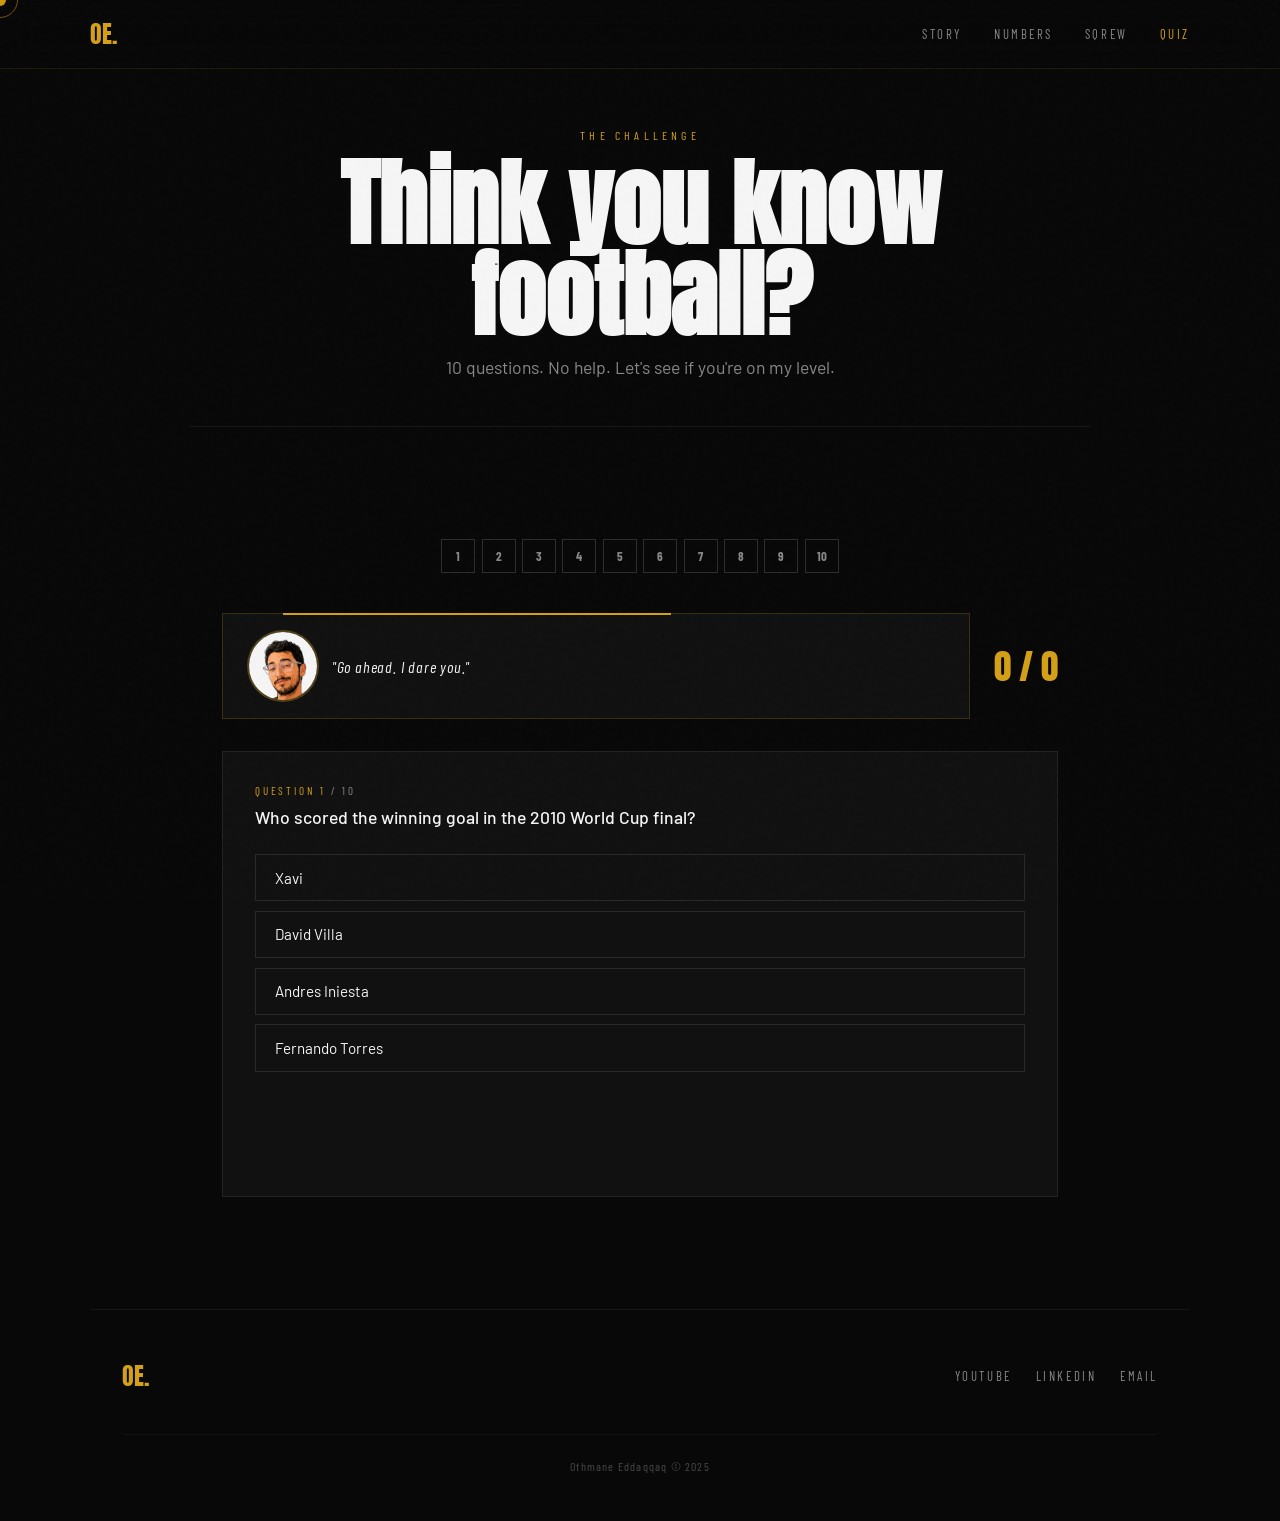
==== quiz.html @ b8b70553 "Initial commit" ====
<!DOCTYPE html>
<html lang="en">
<head>
  <meta charset="UTF-8">
  <meta name="viewport" content="width=device-width, initial-scale=1.0">
  <title>The Quiz · Othmane Eddaqqaq</title>

  <!-- Open Graph -->
  <meta property="og:type"        content="website">
  <meta property="og:title"       content="Football Quiz · Othmane Eddaqqaq">
  <meta property="og:description" content="10 questions. No help. Think you know football?">
  <meta name="description"        content="10 questions. No help. Think you know football?">

  <!-- Fonts -->
  <link rel="preconnect" href="https://fonts.googleapis.com">
  <link rel="preconnect" href="https://fonts.gstatic.com" crossorigin>
  <link href="https://fonts.googleapis.com/css2?family=Anton&family=Barlow:wght@300;400;500;600&family=Barlow+Condensed:wght@700;800&display=swap" rel="stylesheet">

  <link rel="stylesheet" href="css/style.css">
  <link rel="icon" href="data:image/svg+xml,%3Csvg xmlns='http://www.w3.org/2000/svg' viewBox='0 0 32 32'%3E%3Crect width='32' height='32' fill='%23080808'/%3E%3Ctext x='50%25' y='50%25' dominant-baseline='central' text-anchor='middle' font-family='Georgia%2C serif' font-weight='700' font-size='16' fill='%23D4A017'%3EOE%3C/text%3E%3C/svg%3E">
</head>
<body>

<!-- CURSOR -->
<div class="cursor" id="cursor"></div>
<div class="cursor-follower" id="cursor-follower"></div>

<!-- NAV — visible by default (no hero on this page) -->
<nav id="main-nav" class="visible" aria-label="Site navigation">
  <div class="nav-inner">
    <div class="nav-logo"><a href="index.html" style="color:inherit;text-decoration:none">OE.</a></div>
    <div class="nav-links">
      <a href="index.html#story">Story</a>
      <a href="index.html#stats">Numbers</a>
      <a href="index.html#sqrew">Sqrew</a>
      <a href="quiz.html" class="nav-active">Quiz</a>
    </div>
  </div>
</nav>

<!-- SCREEN FLASH -->
<div id="screen-flash" class="screen-flash"></div>

<!-- QUIZ PAGE HERO -->
<div class="quiz-page-hero">
  <div class="section-label">The Challenge</div>
  <h1 class="quiz-page-title">Think you know<br>football?</h1>
  <p class="quiz-page-sub">10 questions. No help. Let's see if you're on my level.</p>
</div>

<!-- QUIZ -->
<section id="quiz">
  <div id="quiz-container">
    <!-- Progress bar -->
    <div class="quiz-progress">
      <div class="progress-steps" id="progress-steps"></div>
    </div>

    <!-- Reaction speech bubble -->
    <div class="quiz-reaction">
      <div class="speech-bubble">
        <div class="bubble-face" id="reaction-emoji">
          <img src="assets/images/face-smirk.png" alt="Othmane reaction">
        </div>
        <span class="bubble-text" id="reaction-text">"Go ahead. I dare you."</span>
      </div>
      <div class="score-display" id="score-display">0 / 0</div>
    </div>

    <div id="questions-list"></div>
  </div>

  <div class="final-screen" id="final-screen">
    <div class="final-score-big" id="final-score-num">0<span>/10</span></div>
    <h3 class="final-title" id="final-title">GG</h3>
    <p class="final-subtitle" id="final-subtitle"></p>
    <div class="breakdown-list" id="breakdown-list"></div>
    <button class="play-again" onclick="restartQuiz()">Play Again</button>
  </div>
</section>

<!-- FOOTER -->
<footer>
  <div class="footer-name">OE.</div>
  <div class="footer-links">
    <a href="https://www.youtube.com/@sqrewfootball1535" target="_blank" rel="noopener noreferrer">YouTube</a>
    <a href="https://linkedin.com/in/oeddaqqaq" target="_blank" rel="noopener noreferrer">LinkedIn</a>
    <a href="mailto:oeddaqqaq@gmail.com">Email</a>
  </div>
  <div class="footer-copy">Othmane Eddaqqaq &copy; 2025</div>
</footer>

<script src="https://cdn.jsdelivr.net/npm/gsap@3/dist/gsap.min.js"></script>
<script src="js/main.js"></script>
<script src="js/quiz.js"></script>
</body>
</html>
---- css/style.css ----
/* === RESET & VARIABLES === */
*, *::before, *::after { margin: 0; padding: 0; box-sizing: border-box; }
:root {
  --gold: #D4A017;
  --red: #C41E3A;
  --success: #22c55e;
  --dark: #080808;
  --dark2: #111;
  --dark3: #1a1a1a;
  --white: #f5f5f5;
  --muted: #888;
}
html { scroll-behavior: smooth; }
body {
  background: var(--dark);
  color: var(--white);
  font-family: 'Barlow', sans-serif;
  overflow-x: hidden;
  cursor: none;
}
img { display: block; max-width: 100%; }
a { text-decoration: none; }
button { cursor: none; border: none; }

/* Noise overlay */
body::before {
  content: '';
  position: fixed;
  inset: 0;
  background-image: url("data:image/svg+xml,%3Csvg viewBox='0 0 200 200' xmlns='http://www.w3.org/2000/svg'%3E%3Cfilter id='n'%3E%3CfeTurbulence type='fractalNoise' baseFrequency='0.9' numOctaves='4' stitchTiles='stitch'/%3E%3C/filter%3E%3Crect width='100%25' height='100%25' filter='url(%23n)' opacity='0.03'/%3E%3C/svg%3E");
  pointer-events: none;
  z-index: 9997;
  opacity: 0.4;
}

/* === CURSOR === */
.cursor {
  position: fixed;
  left: 0; top: 0;
  width: 12px;
  height: 12px;
  background: var(--gold);
  border-radius: 50%;
  pointer-events: none;
  z-index: 9999;
  mix-blend-mode: difference;
}
.cursor-follower {
  position: fixed;
  left: 0; top: 0;
  width: 36px;
  height: 36px;
  border: 1px solid var(--gold);
  border-radius: 50%;
  pointer-events: none;
  z-index: 9998;
  opacity: 0.5;
}

/* === VIDEO OVERLAY === */
.video-overlay {
  position: fixed;
  inset: 0;
  z-index: 2500;
  background: #000;
  display: flex;
  align-items: center;
  justify-content: center;
  opacity: 0;
  pointer-events: none;
  transition: opacity 0.3s ease;
}
.video-overlay.active {
  opacity: 1;
  pointer-events: all;
}
.video-overlay video {
  max-width: 100%;
  max-height: 100%;
  width: 100%;
  height: 100%;
  object-fit: contain;
  display: block;
}
.video-skip {
  position: absolute;
  bottom: 2rem;
  right: 2rem;
  background: rgba(0,0,0,0.6);
  border: 1px solid rgba(255,255,255,0.25);
  color: var(--white);
  font-family: 'Barlow Condensed', sans-serif;
  font-size: 0.85rem;
  letter-spacing: 0.15em;
  text-transform: uppercase;
  padding: 0.6rem 1.2rem;
  transition: border-color 0.2s, background 0.2s;
}
.video-skip:hover { border-color: var(--gold); color: var(--gold); background: rgba(0,0,0,0.8); }

/* === SCREEN FLASH === */
.screen-flash {
  position: fixed;
  inset: 0;
  z-index: 3000;
  pointer-events: none;
  opacity: 0;
}
.screen-flash.flash-red  { animation: flashScreen 0.5s ease forwards; background: var(--red); }
.screen-flash.flash-gold { animation: flashScreen 0.4s ease forwards; background: var(--gold); }
@keyframes flashScreen {
  0%   { opacity: 0.35; }
  100% { opacity: 0; }
}

/* === CHOICE MODAL === */
.choice-modal {
  position: fixed;
  inset: 0;
  z-index: 2000;
  display: flex;
  align-items: center;
  justify-content: center;
  padding: 2rem;
  background: rgba(8, 8, 8, 0.85);
  backdrop-filter: blur(12px);
  -webkit-backdrop-filter: blur(12px);
  opacity: 0;
  pointer-events: none;
  transition: opacity 0.35s ease;
}
.choice-modal.active {
  opacity: 1;
  pointer-events: all;
}
.choice-panel {
  position: relative;
  max-width: 600px;
  width: 100%;
  background: var(--dark2);
  border: 1px solid rgba(212,160,23,0.25);
  padding: 3rem;
  transform: translateY(30px);
  transition: transform 0.4s cubic-bezier(0.16, 1, 0.3, 1);
}
.choice-modal.active .choice-panel { transform: translateY(0); }
.choice-panel::before {
  content: '';
  position: absolute;
  top: 0; left: 0; right: 0;
  height: 3px;
  background: linear-gradient(90deg, var(--gold), var(--red));
  transition: background 0.3s;
}
.choice-modal.trash .choice-panel::before { background: var(--red); }

/* Face in modal */
.choice-face {
  width: 88px;
  height: 88px;
  border-radius: 50%;
  overflow: hidden;
  border: 2px solid rgba(212,160,23,0.4);
  margin-bottom: 1.2rem;
  transition: border-color 0.3s;
}
.choice-modal.trash .choice-face { border-color: rgba(196,30,58,0.6); }
.choice-face img {
  width: 100%;
  height: 100%;
  object-fit: cover;
  object-position: center 15%;
  display: block;
}

.choice-verdict {
  font-family: 'Barlow Condensed', sans-serif;
  font-size: 1.05rem;
  font-weight: 700;
  letter-spacing: 0.05em;
  margin-bottom: 0.4rem;
  line-height: 1.4;
}
.choice-prompt {
  font-family: 'Anton', sans-serif;
  font-size: clamp(1.8rem, 4.5vw, 3rem);
  color: var(--white);
  line-height: 1;
  margin-bottom: 2rem;
}
.choice-btns {
  display: grid;
  grid-template-columns: 1fr 1fr;
  gap: 1rem;
}
.choice-btn {
  background: var(--dark3);
  border: 1px solid rgba(255,255,255,0.08);
  padding: 1.5rem 1.2rem;
  text-align: left;
  display: flex;
  flex-direction: column;
  gap: 0.4rem;
  transition: border-color 0.2s, background 0.2s;
  position: relative;
  overflow: hidden;
}
.choice-btn::after {
  content: '';
  position: absolute;
  bottom: 0; left: 0; right: 0;
  height: 2px;
  background: var(--gold);
  transform: scaleX(0);
  transform-origin: left;
  transition: transform 0.25s ease;
}
.choice-btn:hover { border-color: rgba(212,160,23,0.4); background: rgba(212,160,23,0.04); }
.choice-btn:hover::after { transform: scaleX(1); }
.choice-btn-tag {
  font-family: 'Barlow Condensed', sans-serif;
  font-size: 0.7rem;
  letter-spacing: 0.25em;
  color: var(--gold);
  text-transform: uppercase;
}
.choice-btn-title {
  font-family: 'Anton', sans-serif;
  font-size: 1.5rem;
  color: var(--white);
  line-height: 1;
}
.choice-btn-sub {
  font-family: 'Barlow', sans-serif;
  font-size: 0.8rem;
  color: var(--muted);
  font-weight: 300;
  line-height: 1.4;
}
.choice-close {
  position: absolute;
  top: 1rem; right: 1rem;
  background: none;
  border: none;
  color: var(--muted);
  font-size: 1.4rem;
  line-height: 1;
  transition: color 0.2s;
  padding: 0.2rem 0.5rem;
}
.choice-close:hover { color: var(--white); }
@media (max-width: 480px) {
  .choice-panel { padding: 2rem 1.5rem; }
  .choice-btns { grid-template-columns: 1fr; }
}

/* === NAV === */
#main-nav {
  position: fixed;
  top: 0;
  left: 0;
  right: 0;
  z-index: 1000;
  padding: 1rem 2rem;
  background: rgba(8, 8, 8, 0.75);
  backdrop-filter: blur(20px);
  -webkit-backdrop-filter: blur(20px);
  border-bottom: 1px solid rgba(212, 160, 23, 0.12);
  transform: translateY(-100%);
  transition: transform 0.4s cubic-bezier(0.16, 1, 0.3, 1), opacity 0.4s;
  opacity: 0;
}
#main-nav.visible { transform: translateY(0); opacity: 1; }
.nav-inner {
  max-width: 1100px;
  margin: 0 auto;
  display: flex;
  justify-content: space-between;
  align-items: center;
}
.nav-logo {
  font-family: 'Anton', sans-serif;
  font-size: 1.5rem;
  color: var(--gold);
}
.nav-links { display: flex; gap: 2rem; }
.nav-links a {
  font-family: 'Barlow Condensed', sans-serif;
  font-size: 0.8rem;
  letter-spacing: 0.2em;
  text-transform: uppercase;
  color: var(--muted);
  transition: color 0.2s;
}
.nav-links a:hover { color: var(--gold); }

/* === HERO === */
#hero {
  min-height: 100vh;
  display: flex;
  flex-direction: column;
  justify-content: center;
  align-items: center;
  text-align: center;
  position: relative;
  overflow: hidden;
  padding: 2rem;
}
.hero-bg {
  position: absolute;
  inset: 0;
  background: radial-gradient(ellipse at 50% 60%, #1a0a00 0%, var(--dark) 70%);
}
.hero-lines {
  position: absolute;
  inset: 0;
  background-image:
    repeating-linear-gradient(0deg, transparent, transparent 80px, rgba(212,160,23,0.03) 80px, rgba(212,160,23,0.03) 81px),
    repeating-linear-gradient(90deg, transparent, transparent 80px, rgba(212,160,23,0.03) 80px, rgba(212,160,23,0.03) 81px);
}
.hero-pitch {
  position: absolute;
  inset: 0;
  width: 100%;
  height: 100%;
  pointer-events: none;
}
.hero-content { position: relative; z-index: 2; max-width: 900px; }
.hero-eyebrow {
  font-family: 'Barlow Condensed', sans-serif;
  font-size: 0.85rem;
  letter-spacing: 0.35em;
  color: var(--gold);
  text-transform: uppercase;
  margin-bottom: 1.5rem;
  opacity: 0;
  animation: fadeUp 0.8s 0.2s forwards;
}
.hero-name {
  font-family: 'Anton', sans-serif;
  font-size: clamp(4rem, 12vw, 9rem);
  line-height: 0.9;
  color: var(--white);
  letter-spacing: -0.02em;
  margin-bottom: 0;
  opacity: 0;
}
.name-line { display: block; }
.name-gold { color: var(--gold); }

.hero-sub {
  font-size: clamp(1rem, 2.5vw, 1.3rem);
  color: var(--muted);
  font-weight: 300;
  margin: 1.5rem 0 0.75rem;
  opacity: 0;
  animation: fadeUp 0.8s 1.5s forwards;
}
.hero-direction {
  font-family: 'Barlow Condensed', sans-serif;
  font-size: clamp(0.75rem, 1.5vw, 0.9rem);
  letter-spacing: 0.2em;
  text-transform: uppercase;
  color: var(--gold);
  margin: 0 0 2.5rem;
  opacity: 0;
  animation: fadeUp 0.8s 1.65s forwards;
}
.can-box {
  border: 1px solid rgba(212, 160, 23, 0.3);
  padding: 2rem 2.5rem;
  max-width: 560px;
  margin: 0 auto;
  opacity: 0;
  animation: fadeUp 0.8s 1.7s forwards;
  position: relative;
}
.can-box::before {
  content: '';
  position: absolute;
  top: -1px;
  left: 10%;
  right: 10%;
  height: 2px;
  background: var(--gold);
}
.can-question {
  font-family: 'Barlow Condensed', sans-serif;
  font-size: clamp(1.1rem, 3vw, 1.5rem);
  font-weight: 700;
  color: var(--white);
  margin-bottom: 1.5rem;
  line-height: 1.3;
  text-transform: uppercase;
}
.can-btns { display: flex; gap: 1rem; justify-content: center; flex-wrap: wrap; }
.can-btn {
  padding: 0.8rem 2rem;
  font-family: 'Barlow Condensed', sans-serif;
  font-size: 1rem;
  font-weight: 700;
  letter-spacing: 0.1em;
  text-transform: uppercase;
  transition: all 0.2s;
}
.btn-yes { background: var(--gold); color: #000; }
.btn-no { background: transparent; color: var(--white); border: 1px solid rgba(255,255,255,0.3); }
.can-btn:hover { transform: scale(1.05); }
.can-response {
  display: none;
  margin-top: 1.2rem;
  font-family: 'Barlow Condensed', sans-serif;
  font-size: 1.1rem;
  font-weight: 700;
  letter-spacing: 0.05em;
}

/* Hero ticker */
.hero-ticker {
  position: absolute;
  bottom: 0;
  left: 0;
  right: 0;
  overflow: hidden;
  border-top: 1px solid rgba(212,160,23,0.15);
  background: rgba(0,0,0,0.5);
  padding: 0.6rem 0;
  z-index: 2;
  opacity: 0;
  animation: fadeIn 1s 2.2s forwards;
}
.ticker-track {
  display: inline-flex;
  white-space: nowrap;
  animation: marquee 28s linear infinite;
}
.ticker-item {
  font-family: 'Barlow Condensed', sans-serif;
  font-size: 0.75rem;
  letter-spacing: 0.25em;
  text-transform: uppercase;
  color: var(--gold);
  padding: 0 2.5rem;
}
.ticker-sep {
  color: rgba(212,160,23,0.4);
  padding: 0;
  letter-spacing: 0;
}
@keyframes marquee {
  from { transform: translateX(0); }
  to { transform: translateX(-50%); }
}

.scroll-hint {
  position: absolute;
  bottom: 3.5rem;
  left: 50%;
  transform: translateX(-50%);
  opacity: 0;
  animation: fadeIn 1s 2.5s forwards;
  display: flex;
  flex-direction: column;
  align-items: center;
  gap: 0.5rem;
  font-size: 0.7rem;
  letter-spacing: 0.25em;
  color: var(--muted);
  text-transform: uppercase;
}
.scroll-line {
  width: 1px;
  height: 40px;
  background: linear-gradient(to bottom, var(--gold), transparent);
  animation: scrollLine 1.5s 2.5s infinite;
}

/* === SECTIONS === */
section {
  padding: 7rem 2rem;
  max-width: 1100px;
  margin: 0 auto;
}
.section-label {
  font-family: 'Barlow Condensed', sans-serif;
  font-size: 0.75rem;
  letter-spacing: 0.35em;
  color: var(--gold);
  text-transform: uppercase;
  margin-bottom: 0.8rem;
}
.section-title {
  font-family: 'Anton', sans-serif;
  font-size: clamp(2.5rem, 6vw, 5rem);
  line-height: 1;
  color: var(--white);
  margin-bottom: 3rem;
}

/* === STORY TIMELINE === */
#story { max-width: 1000px; }
.timeline { position: relative; padding-left: 100px; }
.timeline::before {
  content: '';
  position: absolute;
  left: 62px;
  top: 8px;
  bottom: 8px;
  width: 1px;
  background: linear-gradient(to bottom, transparent, rgba(212,160,23,0.25) 8%, rgba(212,160,23,0.25) 92%, transparent);
}
.tl-entry {
  position: relative;
  margin-bottom: 4rem;
}
.tl-entry:last-child { margin-bottom: 0; }
.tl-year {
  position: absolute;
  left: -100px;
  top: 2px;
  width: 52px;
  text-align: right;
  font-family: 'Barlow Condensed', sans-serif;
  font-size: 0.8rem;
  font-weight: 700;
  letter-spacing: 0.1em;
  color: var(--gold);
  text-transform: uppercase;
}
.tl-dot {
  position: absolute;
  left: -42px;
  top: 8px;
  width: 10px;
  height: 10px;
  border-radius: 50%;
  background: var(--gold);
  box-shadow: 0 0 10px rgba(212,160,23,0.5);
}
.tl-body {
  display: grid;
  grid-template-columns: 1fr 1fr;
  gap: 2rem;
  align-items: center;
}
.tl-body.no-photo { grid-template-columns: 1fr; }
.tl-text {}
.tl-heading {
  font-family: 'Barlow Condensed', sans-serif;
  font-size: 1.3rem;
  font-weight: 700;
  text-transform: uppercase;
  letter-spacing: 0.08em;
  color: var(--white);
  margin-bottom: 0.8rem;
}
.tl-desc {
  font-size: 1rem;
  line-height: 1.8;
  color: rgba(245,245,245,0.7);
  font-weight: 300;
}
.tl-desc strong { color: var(--white); font-weight: 600; }
.tl-photo { position: relative; overflow: hidden; border: 1px solid rgba(255,255,255,0.08); }
.tl-photo img {
  width: 100%;
  height: 240px;
  object-fit: cover;
  filter: saturate(0.85) contrast(1.05);
  transition: transform 0.6s ease;
}
.tl-photo:hover img { transform: scale(1.04); }
.tl-photo-label {
  position: absolute;
  bottom: 0;
  left: 0;
  right: 0;
  padding: 0.7rem 1rem;
  background: linear-gradient(to top, rgba(0,0,0,0.85), transparent);
  font-family: 'Barlow Condensed', sans-serif;
  font-size: 0.75rem;
  letter-spacing: 0.15em;
  text-transform: uppercase;
  color: var(--white);
}
.tl-card {
  background: var(--dark3);
  border: 1px solid rgba(212,160,23,0.15);
  padding: 1.5rem;
  position: relative;
}
.tl-card::before {
  content: '';
  position: absolute;
  top: 0;
  left: 0;
  right: 0;
  height: 2px;
  background: linear-gradient(90deg, var(--gold), transparent);
}
.tl-card-stat {
  font-family: 'Anton', sans-serif;
  font-size: 2rem;
  color: var(--gold);
  line-height: 1;
  margin-bottom: 0.3rem;
}
.tl-card-label {
  font-family: 'Barlow Condensed', sans-serif;
  font-size: 0.8rem;
  letter-spacing: 0.15em;
  text-transform: uppercase;
  color: var(--muted);
}

/* === STATS SECTION === */
#stats {
  border-top: 1px solid rgba(255,255,255,0.06);
  text-align: center;
  max-width: 1100px;
}
.stats-grid {
  display: grid;
  grid-template-columns: repeat(4, 1fr);
  gap: 2px;
  margin-top: 3rem;
  border: 1px solid rgba(255,255,255,0.06);
}
.stat-block {
  background: var(--dark2);
  padding: 3rem 2rem;
  position: relative;
  overflow: hidden;
}
.stat-block::before {
  content: '';
  position: absolute;
  top: 0;
  left: 0;
  right: 0;
  height: 2px;
  background: var(--gold);
  transform: scaleX(0);
  transition: transform 0.6s ease;
}
.stat-block.counted::before { transform: scaleX(1); }
.stat-num {
  font-family: 'Anton', sans-serif;
  font-size: clamp(3rem, 5vw, 4.5rem);
  line-height: 1;
  color: var(--white);
  margin-bottom: 0.5rem;
}
.stat-num span { color: var(--gold); }
.stat-label {
  font-family: 'Barlow Condensed', sans-serif;
  font-size: 0.8rem;
  letter-spacing: 0.2em;
  text-transform: uppercase;
  color: var(--muted);
}

.sqrew-link {
  display: inline-flex;
  align-items: center;
  gap: 0.7rem;
  font-family: 'Barlow Condensed', sans-serif;
  font-size: 0.9rem;
  letter-spacing: 0.15em;
  text-transform: uppercase;
  color: var(--gold);
  border-bottom: 1px solid rgba(212,160,23,0.4);
  padding-bottom: 0.3rem;
  transition: all 0.2s;
}
.sqrew-link:hover { color: var(--white); border-color: var(--white); }

/* === QUIZ === */
#quiz {
  border-top: 1px solid rgba(255,255,255,0.06);
  max-width: 900px;
}
.quiz-header { text-align: center; margin-bottom: 3rem; }
.quiz-header p { color: var(--muted); font-size: 1.1rem; margin-top: 0.5rem; }

/* Quiz standalone page */
.quiz-page-hero {
  padding: 8rem 2rem 3rem;
  max-width: 900px;
  margin: 0 auto;
  text-align: center;
}
.quiz-page-title {
  font-family: 'Anton', sans-serif;
  font-size: clamp(3rem, 8vw, 6rem);
  line-height: 0.95;
  color: var(--white);
  margin: 1rem 0;
}
.quiz-page-sub {
  color: var(--muted);
  font-size: 1.1rem;
  margin-top: 0.75rem;
}
.nav-active { color: var(--gold) !important; }

/* Progress steps */
.quiz-progress { margin-bottom: 2.5rem; }
.progress-steps {
  display: flex;
  gap: 0.4rem;
  justify-content: center;
  flex-wrap: wrap;
}
.progress-step {
  width: 34px;
  height: 34px;
  border: 1px solid rgba(255,255,255,0.15);
  display: flex;
  align-items: center;
  justify-content: center;
  font-family: 'Barlow Condensed', sans-serif;
  font-size: 0.8rem;
  font-weight: 700;
  color: var(--muted);
  transition: all 0.3s ease;
}
.progress-step.correct {
  background: rgba(34,197,94,0.15);
  border-color: var(--success);
  color: var(--success);
}
.progress-step.wrong {
  background: rgba(196,30,58,0.15);
  border-color: var(--red);
  color: var(--red);
}

/* Speech bubble reaction */
.quiz-reaction {
  display: flex;
  align-items: center;
  justify-content: space-between;
  gap: 1.5rem;
  margin-bottom: 2rem;
}
.speech-bubble {
  position: relative;
  background: var(--dark2);
  border: 1px solid rgba(212,160,23,0.2);
  padding: 1rem 1.5rem;
  flex: 1;
  display: flex;
  align-items: center;
  gap: 0.8rem;
}
.speech-bubble::before {
  content: '';
  position: absolute;
  top: -1px;
  left: 8%;
  right: 40%;
  height: 2px;
  background: var(--gold);
}
.bubble-face {
  flex-shrink: 0;
  width: 72px;
  height: 72px;
  border-radius: 50%;
  overflow: hidden;
  border: 2px solid rgba(212,160,23,0.3);
  transition: transform 0.3s cubic-bezier(0.34, 1.56, 0.64, 1);
  background: #1a1a1a;
}
.bubble-face img {
  width: 100%;
  height: 100%;
  object-fit: cover;
  object-position: center 15%;
  display: block;
}
.bubble-text {
  font-family: 'Barlow Condensed', sans-serif;
  font-size: 1rem;
  letter-spacing: 0.05em;
  color: var(--white);
  font-style: italic;
  transition: all 0.3s;
}
.score-display {
  font-family: 'Anton', sans-serif;
  font-size: 2.2rem;
  color: var(--gold);
  white-space: nowrap;
  flex-shrink: 0;
}

/* Question card transitions */
@keyframes slideInRight {
  from { opacity: 0; transform: translateX(60px); }
  to   { opacity: 1; transform: translateX(0); }
}
@keyframes slideOutLeft {
  from { opacity: 1; transform: translateX(0); }
  to   { opacity: 0; transform: translateX(-60px); }
}
.card-exit { pointer-events: none; }

#questions-list { position: relative; min-height: 320px; }

/* Question cards */
.question-card {
  background: var(--dark2);
  border: 1px solid rgba(255,255,255,0.07);
  padding: 2rem;
  transition: box-shadow 0.3s;
}
.question-card.flash-correct {
  animation: flashGreen 0.5s ease forwards;
}
.question-card.flash-wrong {
  animation: flashRed 0.5s ease forwards, shake 0.5s ease forwards;
}
@keyframes flashGreen {
  0% { box-shadow: 0 0 0 0 rgba(34,197,94,0); }
  40% { box-shadow: 0 0 0 4px rgba(34,197,94,0.3); background: rgba(34,197,94,0.04); }
  100% { box-shadow: 0 0 0 0 rgba(34,197,94,0); }
}
@keyframes flashRed {
  0% { box-shadow: 0 0 0 0 rgba(196,30,58,0); }
  40% { box-shadow: 0 0 0 4px rgba(196,30,58,0.4); background: rgba(196,30,58,0.05); }
  100% { box-shadow: 0 0 0 0 rgba(196,30,58,0); }
}
.q-number {
  font-family: 'Barlow Condensed', sans-serif;
  font-size: 0.7rem;
  letter-spacing: 0.25em;
  color: var(--gold);
  text-transform: uppercase;
  margin-bottom: 0.5rem;
}
.q-text {
  font-size: 1.1rem;
  font-weight: 500;
  margin-bottom: 1.5rem;
  line-height: 1.4;
}
.q-options { display: flex; flex-direction: column; gap: 0.6rem; }
.q-option {
  padding: 0.85rem 1.2rem;
  border: 1px solid rgba(255,255,255,0.1);
  background: transparent;
  color: var(--white);
  font-family: 'Barlow', sans-serif;
  font-size: 0.95rem;
  text-align: left;
  transition: all 0.2s;
}
.q-option:hover:not(:disabled) {
  border-color: var(--gold);
  background: rgba(212,160,23,0.05);
}
.q-option.correct { border-color: var(--success); background: rgba(34,197,94,0.08); color: var(--success); }
.q-option.wrong { border-color: var(--red); background: rgba(196,30,58,0.08); color: var(--red); }
.q-option:disabled { opacity: 0.7; }
.q-feedback {
  margin-top: 1rem;
  font-family: 'Barlow Condensed', sans-serif;
  font-size: 0.95rem;
  letter-spacing: 0.04em;
  color: var(--muted);
  line-height: 1.5;
  max-height: 0;
  overflow: hidden;
  transition: max-height 0.4s ease, opacity 0.3s ease;
  opacity: 0;
}
.q-feedback.fb-visible {
  max-height: 6rem;
  opacity: 1;
}

/* Next button */
.next-btn {
  visibility: hidden;
  opacity: 0;
  transform: translateY(10px);
  transition: opacity 0.35s 0.15s ease, transform 0.35s 0.15s ease, background 0.2s;
  margin-top: 1.8rem;
  padding: 0.85rem 2.2rem;
  background: var(--gold);
  color: #000;
  font-family: 'Barlow Condensed', sans-serif;
  font-size: 1rem;
  font-weight: 700;
  letter-spacing: 0.14em;
  text-transform: uppercase;
  border: none;
  display: block;
}
.next-btn.btn-visible {
  visibility: visible;
  opacity: 1;
  transform: translateY(0);
}
.next-btn:hover { background: #e8b420; }

/* Final screen */
.final-screen {
  display: none;
  background: var(--dark2);
  border: 1px solid rgba(255,255,255,0.08);
  padding: 3rem 2rem;
  text-align: center;
}
.final-score-big {
  font-family: 'Anton', sans-serif;
  font-size: clamp(4rem, 10vw, 7rem);
  line-height: 1;
  color: var(--white);
  margin-bottom: 0.5rem;
}
.final-score-big span { color: var(--gold); }
.final-title {
  font-family: 'Anton', sans-serif;
  font-size: clamp(1.8rem, 4vw, 3rem);
  margin-bottom: 0.5rem;
}
.final-subtitle { color: var(--muted); font-size: 1.05rem; margin-bottom: 2.5rem; }
.breakdown-list {
  display: flex;
  flex-direction: column;
  gap: 0.4rem;
  margin-bottom: 2.5rem;
  text-align: left;
}
.breakdown-item {
  display: flex;
  align-items: center;
  gap: 0.8rem;
  padding: 0.7rem 1rem;
  background: var(--dark3);
  font-family: 'Barlow Condensed', sans-serif;
  font-size: 0.9rem;
  letter-spacing: 0.03em;
}
.breakdown-item.correct { border-left: 2px solid var(--success); }
.breakdown-item.wrong { border-left: 2px solid var(--red); }
.breakdown-mark {
  font-weight: 700;
  flex-shrink: 0;
  font-size: 0.8rem;
}
.breakdown-item.correct .breakdown-mark { color: var(--success); }
.breakdown-item.wrong .breakdown-mark { color: var(--red); }
.breakdown-qnum { color: var(--gold); flex-shrink: 0; font-weight: 700; }
.breakdown-qlabel { color: rgba(245,245,245,0.7); flex: 1; }
.play-again {
  padding: 0.9rem 2.5rem;
  background: var(--gold);
  color: #000;
  font-family: 'Barlow Condensed', sans-serif;
  font-size: 1rem;
  font-weight: 700;
  letter-spacing: 0.12em;
  text-transform: uppercase;
  transition: all 0.2s;
}
.play-again:hover { transform: scale(1.05); }

/* === FOOTER === */
footer {
  border-top: 1px solid rgba(255,255,255,0.06);
  padding: 3rem 2rem;
  max-width: 1100px;
  margin: 0 auto;
  display: flex;
  justify-content: space-between;
  align-items: center;
  flex-wrap: wrap;
  gap: 1rem;
}
.footer-name { font-family: 'Anton', sans-serif; font-size: 1.5rem; color: var(--gold); }
.footer-links { display: flex; gap: 1.5rem; }
.footer-links a {
  font-family: 'Barlow Condensed', sans-serif;
  font-size: 0.8rem;
  letter-spacing: 0.2em;
  text-transform: uppercase;
  color: var(--muted);
  transition: color 0.2s;
}
.footer-links a:hover { color: var(--gold); }
.footer-copy {
  font-family: 'Barlow Condensed', sans-serif;
  font-size: 0.75rem;
  color: rgba(136,136,136,0.5);
  letter-spacing: 0.1em;
  width: 100%;
  text-align: center;
  margin-top: 1.5rem;
  padding-top: 1.5rem;
  border-top: 1px solid rgba(255,255,255,0.04);
}

/* === ANIMATIONS === */
@keyframes shake {
  0%, 100% { transform: translateX(0); }
  15% { transform: translateX(-10px) rotate(-0.4deg); }
  30% { transform: translateX(9px)  rotate(0.4deg); }
  45% { transform: translateX(-7px); }
  60% { transform: translateX(6px); }
  75% { transform: translateX(-4px); }
  88% { transform: translateX(3px); }
}
@keyframes fadeUp { from { opacity: 0; transform: translateY(30px); } to { opacity: 1; transform: translateY(0); } }
@keyframes fadeIn { from { opacity: 0; } to { opacity: 1; } }
@keyframes scrollLine {
  0% { transform: scaleY(0); transform-origin: top; }
  50% { transform: scaleY(1); transform-origin: top; }
  51% { transform: scaleY(1); transform-origin: bottom; }
  100% { transform: scaleY(0); transform-origin: bottom; }
}

/* Scroll reveal */
.reveal { opacity: 0; }

/* === RESPONSIVE === */
@media (max-width: 900px) {
  .stats-grid { grid-template-columns: repeat(2, 1fr); }
.tl-body { grid-template-columns: 1fr; }
  .tl-body .tl-photo { order: -1; }
  .tl-photo img { height: 200px; }
}

@media (max-width: 768px) {
  section { padding: 5rem 1.5rem; }
  .timeline { padding-left: 60px; }
  .timeline::before { left: 32px; }
  .tl-year { left: -60px; width: 24px; font-size: 0.65rem; }
  .tl-dot { left: -22px; }
  footer { flex-direction: column; text-align: center; }
  .nav-links { gap: 1.2rem; }
  .quiz-reaction { flex-direction: column; align-items: flex-start; }
  .score-display { font-size: 1.5rem; }
  .breakdown-item { font-size: 0.8rem; padding: 0.6rem 0.8rem; }
  .stats-grid { grid-template-columns: repeat(2, 1fr); }
}

@media (max-width: 480px) {
  .stats-grid { grid-template-columns: 1fr 1fr; gap: 1px; }
  .stat-block { padding: 2rem 1.2rem; }
  .can-box { padding: 1.5rem; }
  /* Collapse timeline to single column on small phones */
  .timeline { padding-left: 0; }
  .timeline::before { display: none; }
  .tl-year { position: static; width: auto; text-align: left; display: block; margin-bottom: 0.4rem; font-size: 0.7rem; }
  .tl-dot { display: none; }
  .progress-step { width: 26px; height: 26px; font-size: 0.7rem; }
}

/* === SINGLE STAT === */
.single-stat-block {
  text-align: center;
  padding: 4rem 2rem;
}
.single-stat-num {
  font-family: 'Anton', sans-serif;
  font-size: clamp(5rem, 15vw, 10rem);
  line-height: 1;
  color: var(--white);
  letter-spacing: -0.02em;
}
.single-stat-plus { color: var(--gold); }
.single-stat-label {
  font-family: 'Barlow Condensed', sans-serif;
  font-size: 0.9rem;
  letter-spacing: 0.25em;
  text-transform: uppercase;
  color: var(--gold);
  margin-top: 1rem;
}
.single-stat-sub {
  font-family: 'Barlow', sans-serif;
  font-weight: 300;
  font-size: 1rem;
  font-style: italic;
  color: var(--muted);
  max-width: 480px;
  margin: 1rem auto 0;
  line-height: 1.7;
}

/* === MOMENTS TIMELINE === */
.moments-timeline {
  overflow: hidden;
  padding: 2rem 0;
  position: relative;
}
.moments-timeline::before {
  content: '';
  position: absolute;
  top: calc(2rem + 1.5rem);
  left: 0; right: 0;
  height: 1px;
  background: rgba(212,160,23,0.15);
  pointer-events: none;
}
.moments-track {
  display: flex;
  gap: 1.5rem;
  will-change: transform;
}
.moment-card {
  flex-shrink: 0;
  width: 185px;
  background: var(--dark2);
  border: 1px solid rgba(212,160,23,0.12);
  padding: 0 0 1.5rem 0;
  overflow: hidden;
  position: relative;
  cursor: default;
  transition: border-color 0.2s, transform 0.2s;
}
.moment-card:hover { border-color: rgba(212,160,23,0.35); transform: translateY(-3px); }
.moment-year,
.moment-team,
.moment-title,
.moment-note { padding: 0 1.2rem; }
.moment-card::after {
  content: '';
  position: absolute;
  bottom: 0; left: 0; right: 0;
  height: 2px;
}
.moment-card.is-barca::after { background: var(--gold); }
.moment-card.is-maroc::after { background: var(--red); }

/* === MOMENT IMAGE BADGE === */
.moment-img {
  position: relative;
  width: 100%;
  height: 88px;
  margin-bottom: 1.2rem;
  overflow: hidden;
  border-radius: 2px;
  display: flex;
  flex-direction: column;
  align-items: center;
  justify-content: center;
  gap: 0.2rem;
}
/* Barça default: deep navy → maroon */
.moment-card.is-barca .moment-img {
  background: linear-gradient(135deg, #003D7C 0%, #8B0037 100%);
}
/* Morocco default: deep red → forest green */
.moment-card.is-maroc .moment-img {
  background: linear-gradient(135deg, #9B1520 0%, #004D20 100%);
}
/* Gold accent overlay (victories/glory) */
.moment-img.mi-gold {
  background: linear-gradient(135deg, #2a1a00 0%, #6b3d00 100%);
}
.moment-card.is-maroc .moment-img.mi-gold {
  background: linear-gradient(135deg, #2a1a00 0%, #004D20 80%);
}
/* Dark pain overlay */
.moment-img.mi-dark {
  background: linear-gradient(135deg, #0a0a0a 0%, #1a0005 100%);
}
.moment-card.is-maroc .moment-img.mi-dark {
  background: linear-gradient(135deg, #0a0a0a 0%, #1a0a00 100%);
}
/* Scale image on card hover */
.moment-card:hover .moment-img { filter: brightness(1.12); }
.moment-card:hover .mi-score { transform: scale(1.06); transition: transform 0.2s; }

/* Subtle noise texture via pseudo */
.moment-img .mi-bg {
  position: absolute;
  inset: 0;
  background-image: url("data:image/svg+xml,%3Csvg viewBox='0 0 200 200' xmlns='http://www.w3.org/2000/svg'%3E%3Cfilter id='n'%3E%3CfeTurbulence type='fractalNoise' baseFrequency='0.9' numOctaves='4' stitchTiles='stitch'/%3E%3CfeColorMatrix type='saturate' values='0'/%3E%3C/filter%3E%3Crect width='100%25' height='100%25' filter='url(%23n)' opacity='0.08'/%3E%3C/svg%3E");
  background-size: cover;
  opacity: 0.6;
  mix-blend-mode: overlay;
  pointer-events: none;
}
/* Score / icon big text */
.mi-score {
  position: relative;
  z-index: 2;
  font-family: 'Anton', sans-serif;
  font-size: 1.6rem;
  color: rgba(255,255,255,0.9);
  letter-spacing: 0.03em;
  line-height: 1;
}
.mi-score.mi-huge { font-size: 2rem; }
.mi-score .mi-sep {
  font-family: 'Barlow Condensed', sans-serif;
  font-size: 1.1rem;
  opacity: 0.6;
  margin: 0 0.05em;
}
.mi-score .mi-denom {
  font-family: 'Barlow Condensed', sans-serif;
  font-size: 1rem;
  opacity: 0.7;
}
/* Color variants */
.mi-score.mi-gold-txt { color: var(--gold); }
.mi-score.mi-pain     { color: #ff6b6b; }
.mi-score.mi-void     { color: rgba(255,255,255,0.35); }
/* Label under score */
.mi-label {
  position: relative;
  z-index: 2;
  font-family: 'Barlow Condensed', sans-serif;
  font-size: 0.6rem;
  letter-spacing: 0.18em;
  text-transform: uppercase;
  color: rgba(255,255,255,0.45);
}
.moment-img.mi-gold .mi-label,
.moment-img.mi-gold .mi-score { }

/* === REAL IMAGE STATE (loaded via Wikipedia API) === */
.moment-img.has-img {
  background-size: cover !important;
  background-position: center top !important;
  transition: background-image 0.4s ease;
}
/* Dark gradient overlay so text stays readable */
.moment-img.has-img::before {
  content: '';
  position: absolute;
  inset: 0;
  z-index: 1;
  background: linear-gradient(
    to bottom,
    rgba(0,0,0,0.15) 0%,
    rgba(0,0,0,0.55) 60%,
    rgba(0,0,0,0.75) 100%
  );
}
/* A color tint strip at bottom matching team color */
.moment-card.is-barca .moment-img.has-img::before {
  background: linear-gradient(
    to bottom,
    rgba(0,30,80,0.1) 0%,
    rgba(0,30,80,0.45) 60%,
    rgba(0,30,80,0.8) 100%
  );
}
.moment-card.is-maroc .moment-img.has-img::before {
  background: linear-gradient(
    to bottom,
    rgba(60,0,0,0.1) 0%,
    rgba(60,0,0,0.45) 60%,
    rgba(60,0,0,0.8) 100%
  );
}
/* Score and label sit above overlay */
.moment-img.has-img .mi-score,
.moment-img.has-img .mi-label { z-index: 2; }
/* Hide noise bg when real image is present */
.moment-img.has-img .mi-bg { display: none; }

.moment-year {
  font-family: 'Barlow Condensed', sans-serif;
  font-size: 0.75rem;
  letter-spacing: 0.25em;
  color: var(--gold);
  text-transform: uppercase;
  margin-top: 1rem;
  margin-bottom: 0.3rem;
}
.moment-team {
  font-size: 0.65rem;
  color: var(--muted);
  letter-spacing: 0.2em;
  text-transform: uppercase;
  margin-bottom: 0.6rem;
}
.moment-title {
  font-family: 'Barlow Condensed', sans-serif;
  font-weight: 700;
  font-size: 1.05rem;
  color: var(--white);
  line-height: 1.2;
  margin-bottom: 0.8rem;
}
.moment-note {
  font-style: italic;
  color: var(--muted);
  font-size: 0.82rem;
  line-height: 1.5;
}

/* === ANALYSIS === */
#sqrew {
  border-top: 1px solid rgba(255,255,255,0.06);
  max-width: 1100px;
}
.analysis-block {
  display: grid;
  grid-template-columns: 1fr 1fr;
  gap: 3rem;
  align-items: start;
  padding: 3rem 0;
  border-top: 1px solid rgba(255,255,255,0.06);
}
.analysis-index {
  font-family: 'Barlow Condensed', sans-serif;
  font-size: 0.7rem;
  letter-spacing: 0.3em;
  color: var(--gold);
  text-transform: uppercase;
  margin-bottom: 1rem;
}
.analysis-heading {
  font-family: 'Barlow Condensed', sans-serif;
  font-weight: 700;
  font-size: 1.3rem;
  text-transform: uppercase;
  letter-spacing: 0.05em;
  color: var(--white);
  margin-bottom: 1rem;
}
.analysis-desc {
  font-size: 1rem;
  line-height: 1.8;
  color: rgba(245,245,245,0.72);
  font-weight: 300;
  margin-bottom: 1.5rem;
}
.analysis-card {
  background: var(--dark3);
  border: 1px solid rgba(212,160,23,0.15);
  padding: 1.5rem;
  position: relative;
}
.analysis-card::before {
  content: '';
  position: absolute;
  top: 0; left: 0; right: 0;
  height: 2px;
  background: linear-gradient(90deg, var(--gold), transparent);
}
.analysis-stat {
  display: flex;
  flex-direction: column;
  border-top: 1px solid rgba(255,255,255,0.06);
  padding: 0.8rem 0;
}
.analysis-stat:first-child { border-top: none; padding-top: 0; }
.analysis-stat-num {
  font-family: 'Barlow Condensed', sans-serif;
  font-size: 1.8rem;
  font-weight: 700;
  color: var(--white);
  line-height: 1;
}
.analysis-stat-label { font-size: 0.78rem; color: var(--muted); margin-top: 0.2rem; }
.analysis-quote {
  font-style: italic;
  color: var(--muted);
  font-size: 0.85rem;
  line-height: 1.6;
  border-left: 2px solid rgba(212,160,23,0.4);
  padding-left: 1rem;
  margin-top: 1rem;
}
.analysis-badge {
  font-family: 'Barlow Condensed', sans-serif;
  font-size: 0.7rem;
  color: var(--muted);
  letter-spacing: 0.1em;
  margin-top: 1rem;
  padding-top: 1rem;
  border-top: 1px solid rgba(255,255,255,0.06);
}

/* === NOW SECTION === */
.now-section { text-align: center; max-width: 800px; margin: 0 auto; }
.now-title {
  font-family: 'Anton', sans-serif;
  font-size: clamp(2.5rem, 6vw, 4.5rem);
  line-height: 0.95;
  color: var(--white);
  margin-bottom: 1.5rem;
}
.now-sub {
  font-family: 'Barlow', sans-serif;
  font-weight: 300;
  font-size: 1.05rem;
  line-height: 1.7;
  color: var(--muted);
  max-width: 500px;
  margin: 0 auto 2.5rem;
}
.now-btns {
  display: flex;
  gap: 1rem;
  justify-content: center;
  flex-wrap: wrap;
}
.now-btn-primary, .now-btn-secondary {
  font-family: 'Barlow Condensed', sans-serif;
  font-size: 1rem;
  font-weight: 700;
  letter-spacing: 0.12em;
  text-transform: uppercase;
  padding: 0.9rem 2.2rem;
  border: none;
  display: inline-block;
  transition: transform 0.2s;
  text-decoration: none;
  cursor: pointer;
}
.now-btn-primary {
  background: var(--gold);
  color: #000;
}
.now-btn-primary:hover { transform: scale(1.05); }
.now-btn-secondary {
  background: transparent;
  color: var(--white);
  border: 1px solid rgba(212,160,23,0.35);
}
.now-btn-secondary:hover { border-color: rgba(212,160,23,0.7); transform: scale(1.05); }

@media (max-width: 768px) {
  .analysis-block { grid-template-columns: 1fr; gap: 1.5rem; }
  .moment-card { width: 155px; padding: 0 0 1.2rem 0; }
  .moment-img { height: 72px; }
  .mi-score { font-size: 1.3rem; }
  .moment-year, .moment-team, .moment-title, .moment-note { padding: 0 0.9rem; }
  .moment-title { font-size: 0.95rem; }
}
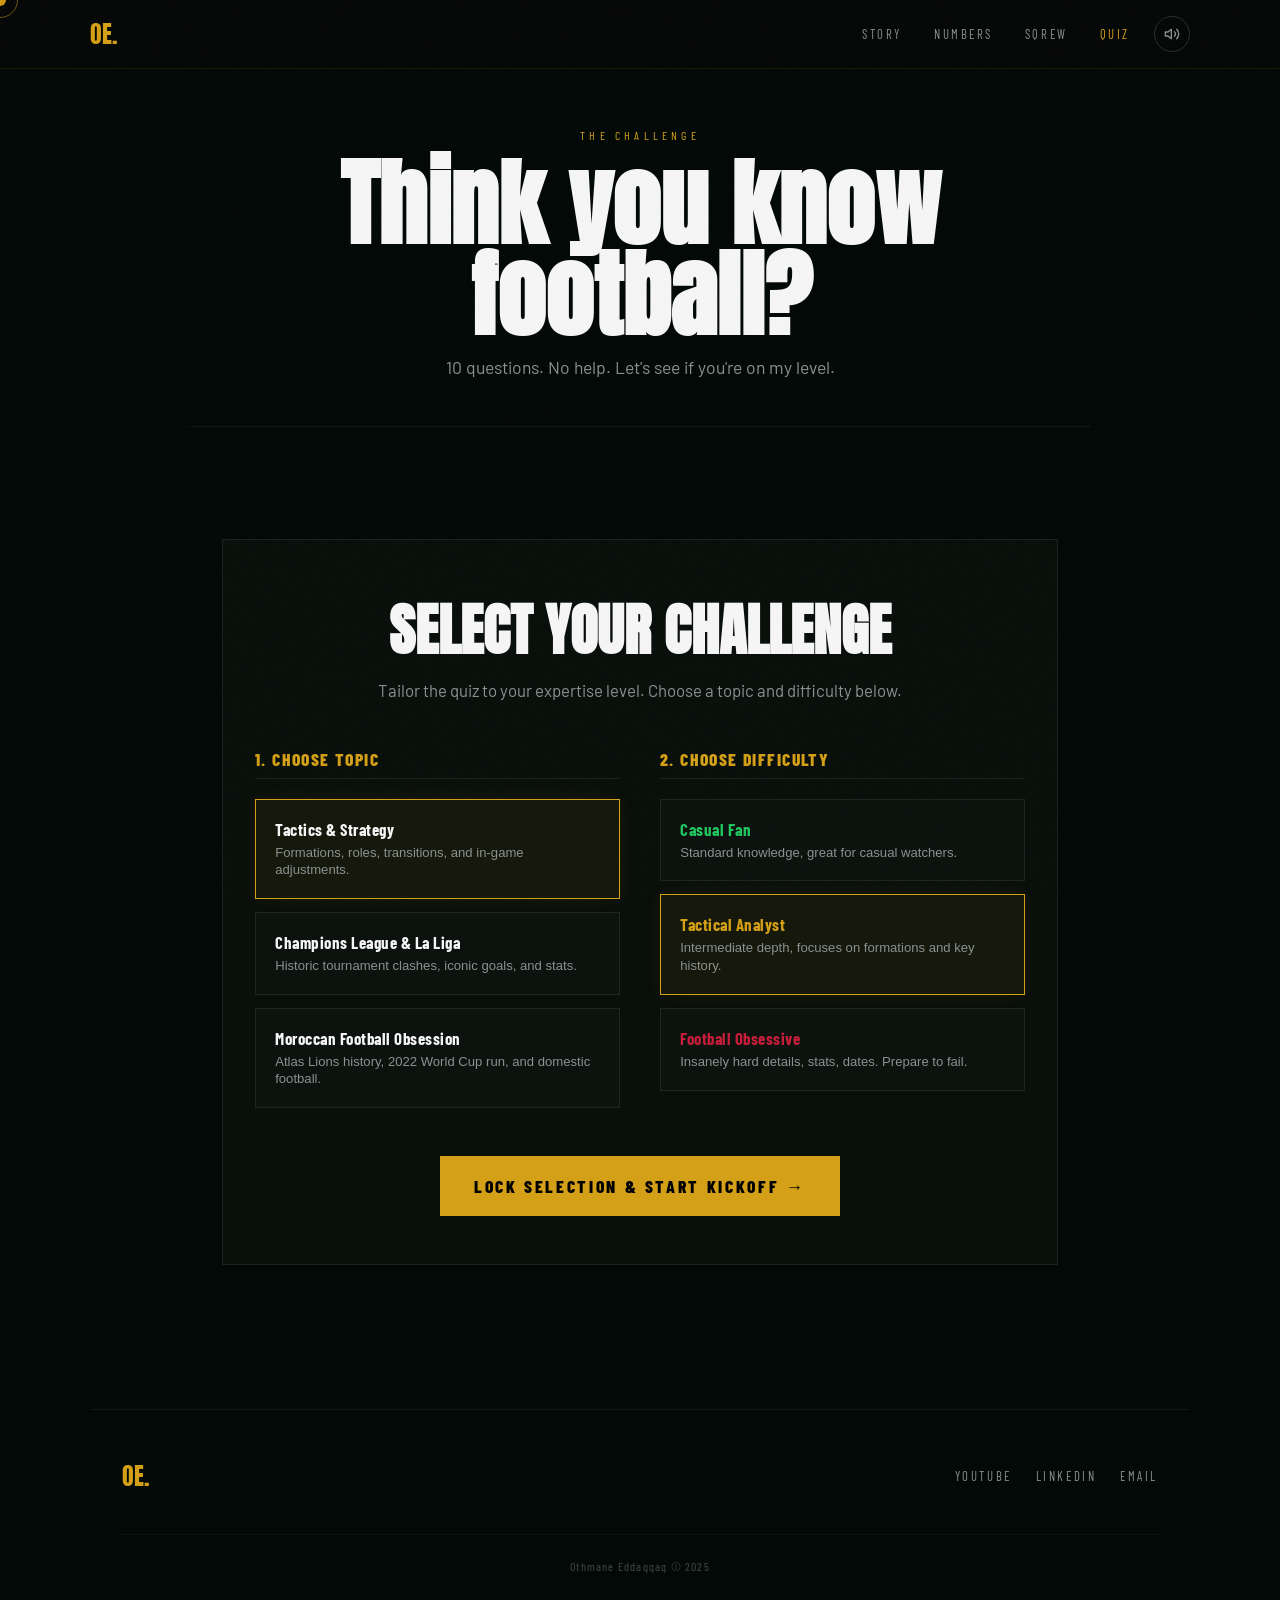
==== commit 1fe2d429: "chore: redeploy — commit local changes" ====
--- a/quiz.html
+++ b/quiz.html
@@ -14,7 +14,7 @@
   <!-- Fonts -->
   <link rel="preconnect" href="https://fonts.googleapis.com">
   <link rel="preconnect" href="https://fonts.gstatic.com" crossorigin>
-  <link href="https://fonts.googleapis.com/css2?family=Anton&family=Barlow:wght@300;400;500;600&family=Barlow+Condensed:wght@700;800&display=swap" rel="stylesheet">
+  <link href="https://fonts.googleapis.com/css2?family=Anton&family=Barlow:wght@300;400;500;600&family=Barlow+Condensed:wght@700;800&family=Space+Mono:wght@400;700&display=swap" rel="stylesheet">
 
   <link rel="stylesheet" href="css/style.css">
   <link rel="icon" href="data:image/svg+xml,%3Csvg xmlns='http://www.w3.org/2000/svg' viewBox='0 0 32 32'%3E%3Crect width='32' height='32' fill='%23080808'/%3E%3Ctext x='50%25' y='50%25' dominant-baseline='central' text-anchor='middle' font-family='Georgia%2C serif' font-weight='700' font-size='16' fill='%23D4A017'%3EOE%3C/text%3E%3C/svg%3E">
@@ -28,13 +28,21 @@
 <!-- NAV — visible by default (no hero on this page) -->
 <nav id="main-nav" class="visible" aria-label="Site navigation">
   <div class="nav-inner">
-    <div class="nav-logo"><a href="index.html" style="color:inherit;text-decoration:none">OE.</a></div>
-    <div class="nav-links">
-      <a href="index.html#story">Story</a>
-      <a href="index.html#stats">Numbers</a>
-      <a href="index.html#sqrew">Sqrew</a>
-      <a href="quiz.html" class="nav-active">Quiz</a>
-    </div>
+     <div class="nav-logo"><a href="index.html" style="color:inherit;text-decoration:none">OE.</a></div>
+     <div class="nav-audio-wrapper">
+       <div class="nav-links">
+         <a href="index.html#story">Story</a>
+         <a href="index.html#stats">Numbers</a>
+         <a href="index.html#sqrew">Sqrew</a>
+         <a href="quiz.html" class="nav-active">Quiz</a>
+       </div>
+       <button id="mute-btn" class="audio-mute-btn" aria-label="Mute sound" onclick="toggleMute()">
+         <svg xmlns="http://www.w3.org/2000/svg" width="16" height="16" viewBox="0 0 24 24" fill="none" stroke="currentColor" stroke-width="2" stroke-linecap="round" stroke-linejoin="round" class="speaker-icon">
+           <polygon points="11 5 6 9 2 9 2 15 6 15 11 19 11 5"></polygon>
+           <path class="sound-wave" d="M19.07 4.93a10 10 0 0 1 0 14.14M15.54 8.46a5 5 0 0 1 0 7.07"></path>
+         </svg>
+       </button>
+     </div>
   </div>
 </nav>
 
@@ -50,7 +58,66 @@
 
 <!-- QUIZ -->
 <section id="quiz">
-  <div id="quiz-container">
+  <!-- SELECTION SCREEN -->
+  <div class="quiz-selection-screen" id="selection-screen">
+    <h2 class="selection-title">Select Your Challenge</h2>
+    <p class="selection-subtitle">Tailor the quiz to your expertise level. Choose a topic and difficulty below.</p>
+    
+    <div class="selection-grid">
+      <!-- Topics -->
+      <div class="selection-section">
+        <div class="selection-section-title">1. Choose Topic</div>
+        <div class="selection-options-vertical" id="topic-selector-group">
+          <button class="selection-option-btn active" data-type="topic" data-val="tactics" onclick="selectQuizParam('topic', 'tactics')">
+            <span class="opt-title">Tactics & Strategy</span>
+            <span class="opt-desc">Formations, roles, transitions, and in-game adjustments.</span>
+          </button>
+          <button class="selection-option-btn" data-type="topic" data-val="ucl" onclick="selectQuizParam('topic', 'ucl')">
+            <span class="opt-title">Champions League & La Liga</span>
+            <span class="opt-desc">Historic tournament clashes, iconic goals, and stats.</span>
+          </button>
+          <button class="selection-option-btn" data-type="topic" data-val="morocco" onclick="selectQuizParam('topic', 'morocco')">
+            <span class="opt-title">Moroccan Football Obsession</span>
+            <span class="opt-desc">Atlas Lions history, 2022 World Cup run, and domestic football.</span>
+          </button>
+        </div>
+      </div>
+      
+      <!-- Difficulties -->
+      <div class="selection-section">
+        <div class="selection-section-title">2. Choose Difficulty</div>
+        <div class="selection-options-vertical" id="diff-selector-group">
+          <button class="selection-option-btn" data-type="difficulty" data-val="casual" onclick="selectQuizParam('difficulty', 'casual')">
+            <span class="opt-title" style="color: var(--success);">Casual Fan</span>
+            <span class="opt-desc">Standard knowledge, great for casual watchers.</span>
+          </button>
+          <button class="selection-option-btn active" data-type="difficulty" data-val="analyst" onclick="selectQuizParam('difficulty', 'analyst')">
+            <span class="opt-title" style="color: var(--gold);">Tactical Analyst</span>
+            <span class="opt-desc">Intermediate depth, focuses on formations and key history.</span>
+          </button>
+          <button class="selection-option-btn" data-type="difficulty" data-val="obsessive" onclick="selectQuizParam('difficulty', 'obsessive')">
+            <span class="opt-title" style="color: var(--red);">Football Obsessive</span>
+            <span class="opt-desc">Insanely hard details, stats, dates. Prepare to fail.</span>
+          </button>
+        </div>
+      </div>
+    </div>
+    
+    <button class="start-quiz-btn" onclick="startSelectedQuiz()">Lock Selection & Start Kickoff &rarr;</button>
+  </div>
+
+  <div id="quiz-container" style="display: none;">
+    <!-- Timer Shot Clock -->
+    <div class="shot-clock-wrapper" id="shot-clock-container" style="display: none;">
+      <div class="shot-clock-header">
+        <span class="shot-clock-label">Shot Clock</span>
+        <span class="shot-clock-time" id="shot-clock-time">15s</span>
+      </div>
+      <div class="shot-clock-bar-bg">
+        <div class="shot-clock-bar" id="shot-clock-bar"></div>
+      </div>
+    </div>
+
     <!-- Progress bar -->
     <div class="quiz-progress">
       <div class="progress-steps" id="progress-steps"></div>
@@ -60,11 +127,14 @@
     <div class="quiz-reaction">
       <div class="speech-bubble">
         <div class="bubble-face" id="reaction-emoji">
-          <img src="assets/images/face-smirk.png" alt="Othmane reaction">
+          <img src="assets/images/face-smirk.webp" alt="Othmane reaction" width="91" height="150">
         </div>
         <span class="bubble-text" id="reaction-text">"Go ahead. I dare you."</span>
       </div>
-      <div class="score-display" id="score-display">0 / 0</div>
+      <div class="score-streak-wrapper" style="display: flex; flex-direction: column; align-items: flex-end; gap: 0.2rem;">
+        <div class="streak-badge" id="streak-badge" style="font-family: 'Barlow Condensed', sans-serif; font-size: 0.75rem; font-weight: 800; color: #fff; background: var(--red); padding: 0.2rem 0.5rem; border-radius: 2px; display: none; letter-spacing: 0.05em; animation: pulseStreak 1s infinite alternate;">HOT STREAK: <span id="streak-num">0</span></div>
+        <div class="score-display" id="score-display">0 / 0</div>
+      </div>
     </div>
 
     <div id="questions-list"></div>
@@ -74,8 +144,96 @@
     <div class="final-score-big" id="final-score-num">0<span>/10</span></div>
     <h3 class="final-title" id="final-title">GG</h3>
     <p class="final-subtitle" id="final-subtitle"></p>
+    
+    <!-- Personalization Field -->
+    <div class="scout-name-input-wrapper" id="scout-name-input-wrapper" style="display: none; margin-bottom: 2rem;">
+      <label for="scout-name-input" class="scout-name-input-label">Enter Scout / Recruiter Name:</label>
+      <input type="text" id="scout-name-input" class="scout-name-input-field" maxlength="20" placeholder="GUEST SCOUT" oninput="updateScoutCardName(this.value)">
+    </div>
+
+    <!-- Tactical Audit Report Card (Upgraded to FM style) -->
+    <div class="tactical-audit-card" id="tactical-audit-card" style="display: none;">
+      <div class="audit-header">SCOUTING REPORT // DATA ANALYTICS DEPT.</div>
+      
+      <div class="scouting-card-layout">
+        <!-- Left Side: Metadata & Verdict -->
+        <div class="scouting-card-meta">
+          <div class="scout-identity-group">
+            <span class="scout-id-label">SCOUT ID</span>
+            <span class="scout-id-val" id="scout-card-name">GUEST SCOUT</span>
+          </div>
+          
+          <div class="scout-badge-group">
+            <span class="scout-badge-label">CLASS RATING</span>
+            <span class="scout-class-badge" id="scout-class-rating">CLASS A+</span>
+          </div>
+          
+          <div class="scout-verdict-group">
+            <span class="scout-verdict-label">DIAGNOSTIC REPORT</span>
+            <p class="scout-verdict-text" id="audit-desc">Analyst displays strong understanding of match dynamics. Solid potential for data recruiting.</p>
+          </div>
+        </div>
+        
+        <!-- Right Side: SVG Radar Chart & Attributes -->
+        <div class="scouting-card-graphics">
+          <div class="radar-chart-container" id="radar-chart-container">
+            <!-- Dynamic SVG radar chart injected here -->
+          </div>
+          
+          <div class="scouting-stats-list">
+            <div class="scout-stat-row">
+              <span class="scout-stat-name">VIS (Vision & Reading)</span>
+              <span class="scout-stat-num data-num" id="stat-num-vis">80</span>
+            </div>
+            <div class="scout-stat-row">
+              <span class="scout-stat-name">CUL (Football Culture)</span>
+              <span class="scout-stat-num data-num" id="stat-num-cul">60</span>
+            </div>
+            <div class="scout-stat-row">
+              <span class="scout-stat-name">SPD (Decision Speed)</span>
+              <span class="scout-stat-num data-num" id="stat-num-spd">70</span>
+            </div>
+          </div>
+        </div>
+      </div>
+
+      <div class="audit-badges" style="margin-top: 1.5rem;">
+        <span class="audit-badge-tag success" id="audit-badge-strength">Strength: Front-Post Specialist</span>
+        <span class="audit-badge-tag danger" id="audit-badge-weakness">Weakness: Highlights-Only Spectator</span>
+      </div>
+
+      <!-- Download Button inside Card -->
+      <button class="download-scout-card-btn" onclick="downloadScoutCard(event)">Download Standalone Scouting Report</button>
+    </div>
+
     <div class="breakdown-list" id="breakdown-list"></div>
-    <button class="play-again" onclick="restartQuiz()">Play Again</button>
+
+    <!-- Next Challenge Section -->
+    <div id="next-challenge-box" class="next-challenge-box" style="display: none; margin: 2rem 0; padding: 2rem; background: rgba(212, 160, 23, 0.03); border: 1px dashed rgba(212, 160, 23, 0.25); border-radius: 4px; text-align: center; backdrop-filter: blur(10px); -webkit-backdrop-filter: blur(10px);">
+      <span style="font-family: 'Space Mono', monospace; font-size: 0.8rem; color: var(--gold); letter-spacing: 0.2em; text-transform: uppercase; display: block; margin-bottom: 0.5rem;">Next Tactical Challenge</span>
+      <h4 id="next-challenge-title" style="font-family: 'Barlow Condensed', sans-serif; font-size: 1.8rem; font-weight: 800; text-transform: uppercase; color: #ffffff; margin: 0 0 1.2rem 0; letter-spacing: 0.05em;">Tactics & Strategy (Football Obsessive)</h4>
+      <button class="next-challenge-btn" id="next-challenge-btn" style="background: var(--gold); color: #080c0a; font-family: 'Space Mono', monospace; font-size: 0.85rem; font-weight: 700; text-transform: uppercase; padding: 0.8rem 1.8rem; border: none; border-radius: 2px; cursor: pointer; transition: all 0.3s ease; letter-spacing: 0.05em; display: inline-block;">
+        Start Next Challenge &rarr;
+      </button>
+    </div>
+
+    <!-- All Completed Section -->
+    <div id="all-completed-box" class="all-completed-box" style="display: none; margin: 2rem 0; padding: 2.5rem; background: rgba(39, 174, 96, 0.04); border: 1px solid rgba(39, 174, 96, 0.25); border-radius: 4px; text-align: center; backdrop-filter: blur(10px); -webkit-backdrop-filter: blur(10px);">
+      <svg viewBox="0 0 24 24" width="48" height="48" fill="none" stroke="var(--success)" stroke-width="2" stroke-linecap="round" stroke-linejoin="round" style="display: block; margin: 0 auto 1.2rem auto; filter: drop-shadow(0 0 10px rgba(39, 174, 96, 0.3));">
+        <path d="M6 9H4.5a2.5 2.5 0 0 1 0-5H6" />
+        <path d="M18 9h1.5a2.5 2.5 0 0 0 0-5H18" />
+        <path d="M4 22h16" />
+        <path d="M10 14.66V17c0 .55-.45 1-1 1H4v2h16v-2h-5c-.55 0-1-.45-1-1v-2.34" />
+        <path d="M12 2a7 7 0 0 1 7 7v1.5a7 7 0 0 1-14 0V9a7 7 0 0 1 7-7z" />
+      </svg>
+      <h4 style="font-family: 'Space Mono', monospace; font-size: 0.9rem; color: var(--success); letter-spacing: 0.15em; text-transform: uppercase; margin: 0 0 0.5rem 0;">All Audits Completed</h4>
+      <p style="font-size: 0.95rem; color: rgba(245, 245, 245, 0.7); max-width: 500px; margin: 0 auto 1.5rem auto; line-height: 1.5;">You have successfully conquered all 9 tactical databases in my quiz system! Your profile has been officially logged in our elite registry.</p>
+      <button class="reset-progress-btn" onclick="resetQuizProgress()" style="background: transparent; color: rgba(255,255,255,0.7); border: 1px solid rgba(255,255,255,0.25); font-family: 'Space Mono', monospace; font-size: 0.8rem; font-weight: 700; text-transform: uppercase; padding: 0.6rem 1.4rem; border-radius: 2px; cursor: pointer; transition: all 0.3s ease; letter-spacing: 0.05em;">
+        Reset Audit History &orarr;
+      </button>
+    </div>
+
+    <button class="play-again" onclick="restartQuiz()">Choose Another Quiz</button>
   </div>
 </section>
 
--- a/css/style.css
+++ b/css/style.css
@@ -4,11 +4,12 @@
   --gold: #D4A017;
   --red: #C41E3A;
   --success: #22c55e;
-  --dark: #080808;
-  --dark2: #111;
-  --dark3: #1a1a1a;
+  --dark: oklch(13% 0.015 160); /* Deep emerald tinted charcoal */
+  --dark2: oklch(16% 0.012 160); /* Lighter deep emerald charcoal */
+  --dark3: oklch(19% 0.01 160);  /* Card / box charcoal */
   --white: #f5f5f5;
-  --muted: #888;
+  --muted: #8a918f;
+  --mono: 'Space Mono', monospace;
 }
 html { scroll-behavior: smooth; }
 body {
@@ -17,6 +18,10 @@
   font-family: 'Barlow', sans-serif;
   overflow-x: hidden;
   cursor: none;
+}
+.stats-mono, .data-num, .tl-year, .tl-card-stat, .mi-score, .mi-label, .moment-year, .analysis-index, .analysis-stat-num, .analysis-badge, .q-number, .score-display, .progress-step, .single-stat-num {
+  font-family: var(--mono) !important;
+  letter-spacing: -0.02em;
 }
 img { display: block; max-width: 100%; }
 a { text-decoration: none; }
@@ -1440,3 +1445,753 @@
   .moment-year, .moment-team, .moment-title, .moment-note { padding: 0 0.9rem; }
   .moment-title { font-size: 0.95rem; }
 }
+
+/* === ODDS SIMULATOR === */
+.odds-simulator-container {
+  background: var(--dark2);
+  border: 1px solid rgba(212, 160, 23, 0.2);
+  padding: 2.5rem;
+  margin-top: 3rem;
+  position: relative;
+  text-align: left;
+  border-radius: 4px;
+}
+.odds-simulator-container::before {
+  content: '';
+  position: absolute;
+  top: 0; left: 0; right: 0;
+  height: 2px;
+  background: linear-gradient(90deg, var(--gold), var(--success));
+}
+.odds-sim-title {
+  font-family: 'Anton', sans-serif;
+  font-size: 1.8rem;
+  color: var(--white);
+  line-height: 1.1;
+  margin-bottom: 0.5rem;
+  letter-spacing: 0.02em;
+}
+.odds-sim-subtitle {
+  font-family: 'Barlow', sans-serif;
+  color: var(--muted);
+  font-size: 0.95rem;
+  font-weight: 300;
+  margin-bottom: 2rem;
+  line-height: 1.5;
+}
+.odds-sim-layout {
+  display: grid;
+  grid-template-columns: 1.2fr 1fr;
+  gap: 2.5rem;
+}
+.odds-sim-inputs {
+  display: flex;
+  flex-direction: column;
+  gap: 1.5rem;
+}
+.sim-input-group {
+  display: flex;
+  flex-direction: column;
+  gap: 0.5rem;
+}
+.sim-input-group label {
+  font-family: 'Barlow Condensed', sans-serif;
+  font-size: 0.95rem;
+  font-weight: 600;
+  color: var(--white);
+  letter-spacing: 0.05em;
+  text-transform: uppercase;
+}
+.sim-slider {
+  -webkit-appearance: none;
+  width: 100%;
+  height: 6px;
+  background: var(--dark3);
+  outline: none;
+  border: 1px solid rgba(255,255,255,0.05);
+}
+.sim-slider::-webkit-slider-thumb {
+  -webkit-appearance: none;
+  appearance: none;
+  width: 16px;
+  height: 16px;
+  background: var(--gold);
+  border-radius: 50%;
+  cursor: pointer;
+  box-shadow: 0 0 8px rgba(212,160,23,0.6);
+  transition: transform 0.1s;
+}
+.sim-slider::-webkit-slider-thumb:hover {
+  transform: scale(1.2);
+}
+.highlight-input {
+  background: var(--dark3);
+  padding: 1.2rem;
+  border: 1px solid rgba(212, 160, 23, 0.1);
+  border-radius: 2px;
+}
+.sim-toggle-btn {
+  padding: 0.5rem 1.2rem;
+  font-family: 'Barlow Condensed', sans-serif;
+  font-weight: 700;
+  text-transform: uppercase;
+  letter-spacing: 0.05em;
+  font-size: 0.85rem;
+  background: transparent;
+  color: var(--muted);
+  border: 1px solid rgba(255,255,255,0.15);
+  cursor: pointer;
+  transition: all 0.2s;
+}
+.sim-toggle-btn.active {
+  background: var(--gold);
+  color: #000;
+  border-color: var(--gold);
+  box-shadow: 0 0 10px rgba(212, 160, 23, 0.35);
+}
+.bias-explain {
+  font-size: 0.8rem;
+  color: var(--muted);
+  line-height: 1.4;
+  margin-top: 0.3rem;
+  font-weight: 300;
+}
+.odds-sim-outputs {
+  display: grid;
+  grid-template-columns: 1fr 1fr;
+  gap: 1.5rem;
+}
+.gauge-card {
+  background: var(--dark3);
+  border: 1px solid rgba(255,255,255,0.06);
+  padding: 1.5rem 1rem;
+  text-align: center;
+  display: flex;
+  flex-direction: column;
+  justify-content: center;
+  align-items: center;
+}
+.gauge-label {
+  font-family: 'Barlow Condensed', sans-serif;
+  font-size: 0.8rem;
+  letter-spacing: 0.05em;
+  color: var(--muted);
+  text-transform: uppercase;
+  margin-bottom: 1.2rem;
+  line-height: 1.3;
+  height: 2.2rem;
+}
+.gauge-wrapper {
+  position: relative;
+  width: 120px;
+  height: 120px;
+}
+.gauge-svg {
+  width: 100%;
+  height: 100%;
+  transform: rotate(-90deg);
+}
+.gauge-bg {
+  fill: none;
+  stroke: rgba(255, 255, 255, 0.03);
+  stroke-width: 8;
+}
+.gauge-bar {
+  fill: none;
+  stroke-width: 8;
+  stroke-linecap: round;
+  stroke-dasharray: 251.2;
+  stroke-dashoffset: 251.2;
+  transition: none !important;
+}
+.model-bar {
+  stroke: var(--success);
+  filter: drop-shadow(0 0 3px rgba(34,197,94,0.3));
+}
+.bookie-bar {
+  stroke: var(--gold);
+  filter: drop-shadow(0 0 3px rgba(212,160,23,0.3));
+}
+.gauge-value {
+  position: absolute;
+  inset: 0;
+  display: flex;
+  align-items: center;
+  justify-content: center;
+  font-size: 1.25rem;
+  font-weight: 700;
+  color: var(--white);
+}
+.odds-sim-footer {
+  margin-top: 2rem;
+  border-top: 1px solid rgba(255,255,255,0.06);
+  padding-top: 1.2rem;
+  display: flex;
+  align-items: center;
+  gap: 0.8rem;
+  font-family: 'Barlow Condensed', sans-serif;
+}
+.sim-verdict-tag {
+  color: var(--gold);
+  letter-spacing: 0.05em;
+  text-transform: uppercase;
+  font-weight: 700;
+  font-size: 0.95rem;
+}
+.sim-verdict-text {
+  color: var(--white);
+  font-size: 1.05rem;
+  font-weight: 500;
+}
+
+/* === TACTICAI VISUALIZER === */
+.tacticai-container {
+  background: var(--dark2);
+  border: 1px solid rgba(212, 160, 23, 0.2);
+  padding: 2.5rem;
+  margin-top: 3rem;
+  position: relative;
+  text-align: left;
+  border-radius: 4px;
+}
+.tacticai-container::before {
+  content: '';
+  position: absolute;
+  top: 0; left: 0; right: 0;
+  height: 2px;
+  background: linear-gradient(90deg, var(--red), var(--gold));
+}
+.tactic-layout {
+  display: grid;
+  grid-template-columns: 1.3fr 1fr;
+  gap: 2.5rem;
+  align-items: center;
+}
+.tactic-board-wrapper {
+  background: var(--dark3);
+  border: 1px solid rgba(255, 255, 255, 0.05);
+  padding: 1.5rem;
+  border-radius: 2px;
+  position: relative;
+}
+.tactic-pitch-svg {
+  width: 100%;
+  height: auto;
+  display: block;
+}
+.tactic-controls {
+  display: flex;
+  flex-direction: column;
+  gap: 1.5rem;
+}
+.tactic-btn {
+  background: var(--dark3);
+  border: 1px solid rgba(255,255,255,0.08);
+  padding: 1.2rem;
+  text-align: left;
+  display: flex;
+  flex-direction: column;
+  gap: 0.3rem;
+  transition: all 0.25s;
+  cursor: pointer;
+}
+.tactic-btn:hover {
+  border-color: rgba(212,160,23,0.4);
+  background: rgba(212,160,23,0.03);
+}
+.tactic-btn.active {
+  border-color: var(--gold);
+  background: rgba(212,160,23,0.06);
+  box-shadow: 0 0 12px rgba(212,160,23,0.15);
+}
+.tactic-btn-tag {
+  font-family: var(--mono);
+  font-size: 0.7rem;
+  letter-spacing: 0.1em;
+  color: var(--gold);
+  text-transform: uppercase;
+}
+.tactic-btn-title {
+  font-family: 'Anton', sans-serif;
+  font-size: 1.25rem;
+  color: var(--white);
+  line-height: 1;
+}
+.tactic-btn-desc {
+  font-family: 'Barlow', sans-serif;
+  font-size: 0.8rem;
+  color: var(--muted);
+  font-weight: 300;
+  line-height: 1.4;
+}
+.tactic-details {
+  background: var(--dark3);
+  border: 1px solid rgba(255,255,255,0.05);
+  padding: 1.2rem;
+  margin-top: 1.5rem;
+  min-height: 125px;
+  box-sizing: border-box;
+}
+.tactic-details-title {
+  font-family: 'Barlow Condensed', sans-serif;
+  font-weight: 700;
+  color: var(--gold);
+  text-transform: uppercase;
+  font-size: 0.9rem;
+  letter-spacing: 0.05em;
+  margin-bottom: 0.4rem;
+}
+.tactic-details-text {
+  font-size: 0.85rem;
+  line-height: 1.5;
+  color: var(--white);
+  font-weight: 300;
+}
+
+/* === AUDIO MUTE TOGGLE === */
+.audio-mute-btn {
+  background: transparent;
+  border: 1px solid rgba(255,255,255,0.15);
+  color: var(--muted);
+  cursor: pointer;
+  display: inline-flex;
+  align-items: center;
+  justify-content: center;
+  width: 36px;
+  height: 36px;
+  border-radius: 50%;
+  transition: all 0.2s;
+  padding: 0;
+}
+.audio-mute-btn:hover {
+  border-color: var(--gold);
+  color: var(--gold);
+  background: rgba(212,160,23,0.05);
+}
+.audio-mute-btn.muted {
+  color: var(--red);
+  border-color: rgba(196,30,58,0.3);
+  background: rgba(196,30,58,0.05);
+}
+.nav-audio-wrapper {
+  display: flex;
+  align-items: center;
+  gap: 1.5rem;
+}
+
+
+/* === QUIZ UPGRADES === */
+.question-card.card-exit {
+  pointer-events: none;
+}
+.bubble-face {
+  transition: transform 0.4s cubic-bezier(0.175, 0.885, 0.32, 1.275);
+}
+.bubble-face.animate-react {
+  transform: scale(1.15) rotate(5deg);
+}
+.bubble-face.animate-shake {
+  animation: shakeReact 0.5s ease;
+}
+@keyframes shakeReact {
+  0%, 100% { transform: scale(1) rotate(0); }
+  20%, 60% { transform: scale(1.1) rotate(-8deg); }
+  40%, 80% { transform: scale(1.1) rotate(8deg); }
+}
+
+/* ==========================================================================
+   QUIZ ULTIMATE GAMIFICATION UPGRADES
+   ========================================================================== */
+.quiz-selection-screen {
+  background: var(--dark2);
+  border: 1px solid rgba(255,255,255,0.08);
+  padding: 3rem 2rem;
+  margin-bottom: 2rem;
+}
+.selection-title {
+  font-family: 'Anton', sans-serif;
+  font-size: clamp(2rem, 5vw, 3.5rem);
+  text-transform: uppercase;
+  color: var(--white);
+  margin-bottom: 0.5rem;
+  text-align: center;
+}
+.selection-subtitle {
+  color: var(--muted);
+  text-align: center;
+  font-size: 1.05rem;
+  margin-bottom: 3rem;
+  max-width: 600px;
+  margin-left: auto;
+  margin-right: auto;
+}
+.selection-grid {
+  display: grid;
+  grid-template-columns: 1fr 1fr;
+  gap: 2.5rem;
+  margin-bottom: 3rem;
+}
+@media (max-width: 768px) {
+  .selection-grid { grid-template-columns: 1fr; gap: 2rem; }
+}
+.selection-section {
+  display: flex;
+  flex-direction: column;
+  gap: 1.2rem;
+}
+.selection-section-title {
+  font-family: 'Barlow Condensed', sans-serif;
+  font-size: 1.1rem;
+  font-weight: 800;
+  text-transform: uppercase;
+  letter-spacing: 0.08em;
+  color: var(--gold);
+  border-bottom: 1px solid rgba(255,255,255,0.08);
+  padding-bottom: 0.5rem;
+}
+.selection-options-vertical {
+  display: flex;
+  flex-direction: column;
+  gap: 0.8rem;
+}
+.selection-option-btn {
+  background: rgba(255,255,255,0.01);
+  border: 1px solid rgba(255,255,255,0.08);
+  padding: 1.2rem;
+  text-align: left;
+  cursor: pointer;
+  transition: all 0.25s cubic-bezier(0.25, 0.46, 0.45, 0.94);
+  display: flex;
+  flex-direction: column;
+  gap: 0.3rem;
+  width: 100%;
+}
+.selection-option-btn:hover {
+  border-color: rgba(212,160,23,0.4);
+  background: rgba(212,160,23,0.03);
+}
+.selection-option-btn.active {
+  border-color: var(--gold);
+  background: rgba(212,160,23,0.06);
+  box-shadow: 0 0 15px rgba(212,160,23,0.08);
+}
+.selection-option-btn .opt-title {
+  font-family: 'Barlow Condensed', sans-serif;
+  font-size: 1.05rem;
+  font-weight: 700;
+  letter-spacing: 0.03em;
+  color: var(--white);
+}
+.selection-option-btn .opt-desc {
+  font-size: 0.82rem;
+  color: var(--muted);
+  font-weight: 300;
+  line-height: 1.35;
+}
+.start-quiz-btn {
+  display: block;
+  width: 100%;
+  max-width: 400px;
+  margin: 0 auto;
+  padding: 1.1rem;
+  background: var(--gold);
+  color: #000;
+  border: none;
+  font-family: 'Barlow Condensed', sans-serif;
+  font-size: 1.1rem;
+  font-weight: 800;
+  letter-spacing: 0.15em;
+  text-transform: uppercase;
+  cursor: pointer;
+  transition: all 0.2s;
+  text-align: center;
+}
+.start-quiz-btn:hover {
+  background: #fff;
+  transform: translateY(-2px);
+  box-shadow: 0 5px 15px rgba(255,255,255,0.1);
+}
+
+/* SHOT CLOCK TIMER CSS */
+.shot-clock-wrapper {
+  background: rgba(255,255,255,0.02);
+  border: 1px solid rgba(255,255,255,0.05);
+  padding: 0.8rem 1.2rem;
+  margin-bottom: 1.8rem;
+  display: flex;
+  flex-direction: column;
+  gap: 0.4rem;
+}
+.shot-clock-header {
+  display: flex;
+  justify-content: space-between;
+  align-items: center;
+}
+.shot-clock-label {
+  font-family: 'Barlow Condensed', sans-serif;
+  font-size: 0.75rem;
+  font-weight: 800;
+  text-transform: uppercase;
+  letter-spacing: 0.15em;
+  color: var(--muted);
+}
+.shot-clock-time {
+  font-family: 'Space Mono', monospace;
+  font-size: 0.85rem;
+  font-weight: 700;
+  color: var(--gold);
+}
+.shot-clock-bar-bg {
+  height: 4px;
+  background: rgba(255,255,255,0.05);
+  overflow: hidden;
+  position: relative;
+}
+.shot-clock-bar {
+  height: 100%;
+  width: 100%;
+  background: var(--gold);
+  transform-origin: left;
+  transition: background-color 0.3s;
+}
+
+/* STREAK BADGE ANIMATION */
+@keyframes pulseStreak {
+  0% { transform: scale(0.95); box-shadow: 0 0 5px rgba(239,68,68,0.3); }
+  100% { transform: scale(1.05); box-shadow: 0 0 15px rgba(239,68,68,0.7); }
+}
+
+/* TACTICAL AUDIT REPORT CARD (UPGRADED FOOTBALL MANAGER STYLE) */
+.scout-name-input-wrapper {
+  display: flex;
+  flex-direction: column;
+  align-items: flex-start;
+  gap: 0.5rem;
+  text-align: left;
+}
+.scout-name-input-label {
+  font-family: 'Barlow Condensed', sans-serif;
+  font-size: 0.8rem;
+  font-weight: 700;
+  text-transform: uppercase;
+  letter-spacing: 0.1em;
+  color: var(--muted);
+}
+.scout-name-input-field {
+  width: 100%;
+  max-width: 320px;
+  background: rgba(255,255,255,0.02);
+  border: 1px solid rgba(212,160,23,0.2);
+  border-radius: 2px;
+  padding: 0.6rem 1rem;
+  color: var(--white);
+  font-family: var(--mono);
+  font-size: 0.88rem;
+  transition: all 0.3s ease;
+}
+.scout-name-input-field:focus {
+  outline: none;
+  border-color: var(--gold);
+  background: rgba(255,255,255,0.04);
+  box-shadow: 0 0 10px rgba(212,160,23,0.15);
+}
+
+.tactical-audit-card {
+  background: rgba(255,255,255,0.02);
+  border: 1px solid rgba(212,160,23,0.15);
+  padding: 2.2rem;
+  margin-top: 2rem;
+  margin-bottom: 2.5rem;
+  text-align: left;
+  position: relative;
+  border-radius: 2px;
+  backdrop-filter: blur(8px);
+  -webkit-backdrop-filter: blur(8px);
+}
+.tactical-audit-card::before {
+  content: 'SCOUTING REPORT';
+  position: absolute;
+  top: -9px;
+  right: 1.5rem;
+  background: var(--dark);
+  color: var(--gold);
+  font-family: 'Space Mono', monospace;
+  font-size: 0.65rem;
+  font-weight: 700;
+  padding: 0 0.5rem;
+  letter-spacing: 0.15em;
+}
+.audit-header {
+  font-family: 'Barlow Condensed', sans-serif;
+  font-size: 0.85rem;
+  font-weight: 800;
+  letter-spacing: 0.2em;
+  color: var(--muted);
+  text-transform: uppercase;
+  border-bottom: 1px solid rgba(255,255,255,0.08);
+  padding-bottom: 0.5rem;
+  margin-bottom: 1.5rem;
+}
+.scouting-card-layout {
+  display: grid;
+  grid-template-columns: 1.2fr 1fr;
+  gap: 2.5rem;
+  align-items: start;
+}
+@media (max-width: 768px) {
+  .scouting-card-layout {
+    grid-template-columns: 1fr;
+    gap: 2rem;
+  }
+}
+.scouting-card-meta {
+  display: flex;
+  flex-direction: column;
+  gap: 1.5rem;
+}
+.scout-identity-group, .scout-badge-group, .scout-verdict-group {
+  display: flex;
+  flex-direction: column;
+  align-items: flex-start;
+  gap: 0.4rem;
+}
+.scout-id-label, .scout-badge-label, .scout-verdict-label {
+  font-family: 'Barlow Condensed', sans-serif;
+  font-size: 0.75rem;
+  font-weight: 700;
+  text-transform: uppercase;
+  letter-spacing: 0.1em;
+  color: var(--muted);
+}
+.scout-id-val {
+  font-family: var(--mono);
+  font-size: 1.25rem;
+  font-weight: 700;
+  color: var(--white);
+  letter-spacing: 0.02em;
+  text-transform: uppercase;
+}
+.scout-class-badge {
+  display: inline-block;
+  font-family: var(--mono);
+  font-size: 1.1rem;
+  font-weight: 700;
+  color: var(--gold);
+  border: 1px solid rgba(212,160,23,0.4);
+  background: rgba(212,160,23,0.06);
+  padding: 0.3rem 0.8rem;
+  border-radius: 2px;
+  text-shadow: 0 0 5px rgba(212,160,23,0.25);
+  box-shadow: 0 0 10px rgba(212,160,23,0.08);
+  letter-spacing: 0.05em;
+}
+.scout-verdict-text {
+  font-size: 0.88rem;
+  color: #dfdfdf;
+  line-height: 1.5;
+}
+
+.scouting-card-graphics {
+  display: flex;
+  flex-direction: column;
+  gap: 1.5rem;
+}
+.radar-chart-container {
+  display: flex;
+  justify-content: center;
+  align-items: center;
+  height: 190px;
+  background: rgba(255,255,255,0.01);
+  border: 1px solid rgba(255,255,255,0.03);
+  border-radius: 2px;
+  padding: 0.5rem;
+}
+.scouting-stats-list {
+  display: flex;
+  flex-direction: column;
+  gap: 0.6rem;
+}
+.scout-stat-row {
+  display: flex;
+  justify-content: space-between;
+  align-items: center;
+  border-bottom: 1px solid rgba(255,255,255,0.04);
+  padding-bottom: 0.4rem;
+}
+.scout-stat-name {
+  font-family: 'Barlow Condensed', sans-serif;
+  font-size: 0.85rem;
+  font-weight: 700;
+  text-transform: uppercase;
+  color: var(--muted);
+  letter-spacing: 0.05em;
+}
+.scout-stat-num {
+  font-size: 0.95rem;
+  font-weight: 700;
+  color: var(--white);
+}
+
+.download-scout-card-btn {
+  width: 100%;
+  background: transparent;
+  border: 1px solid var(--gold);
+  color: var(--gold);
+  font-family: 'Barlow Condensed', sans-serif;
+  font-weight: 800;
+  font-size: 0.88rem;
+  text-transform: uppercase;
+  letter-spacing: 0.1em;
+  padding: 0.8rem 1.5rem;
+  margin-top: 2rem;
+  border-radius: 2px;
+  transition: all 0.3s cubic-bezier(0.16, 1, 0.3, 1);
+  box-shadow: 0 0 10px rgba(212,160,23,0.05);
+}
+.download-scout-card-btn:hover {
+  background: var(--gold);
+  color: var(--dark);
+  box-shadow: 0 0 15px rgba(212,160,23,0.3);
+}
+.download-scout-card-btn:active {
+  transform: scale(0.98);
+}
+.audit-badges {
+  display: flex;
+  gap: 0.8rem;
+  flex-wrap: wrap;
+}
+.audit-badge-tag {
+  font-family: 'Barlow Condensed', sans-serif;
+  font-size: 0.8rem;
+  font-weight: 700;
+  text-transform: uppercase;
+  letter-spacing: 0.05em;
+  padding: 0.4rem 0.8rem;
+  border-radius: 1px;
+}
+.audit-badge-tag.success {
+  background: rgba(34,197,94,0.08);
+  border: 1px solid rgba(34,197,94,0.3);
+  color: var(--success);
+}
+.audit-badge-tag.danger {
+  background: rgba(196,30,58,0.08);
+  border: 1px solid rgba(196,30,58,0.3);
+  color: var(--red);
+}
+
+
+@media (max-width: 768px) {
+  .analysis-block { grid-template-columns: 1fr; gap: 1.5rem; }
+  .moment-card { width: 155px; padding: 0 0 1.2rem 0; }
+  .moment-img { height: 72px; }
+  .odds-sim-layout { grid-template-columns: 1fr; }
+  .odds-sim-outputs { grid-template-columns: 1fr 1fr; }
+  .tactic-layout { grid-template-columns: 1fr; }
+}
+@media (max-width: 480px) {
+  .odds-sim-outputs { grid-template-columns: 1fr; }
+}
+
+
